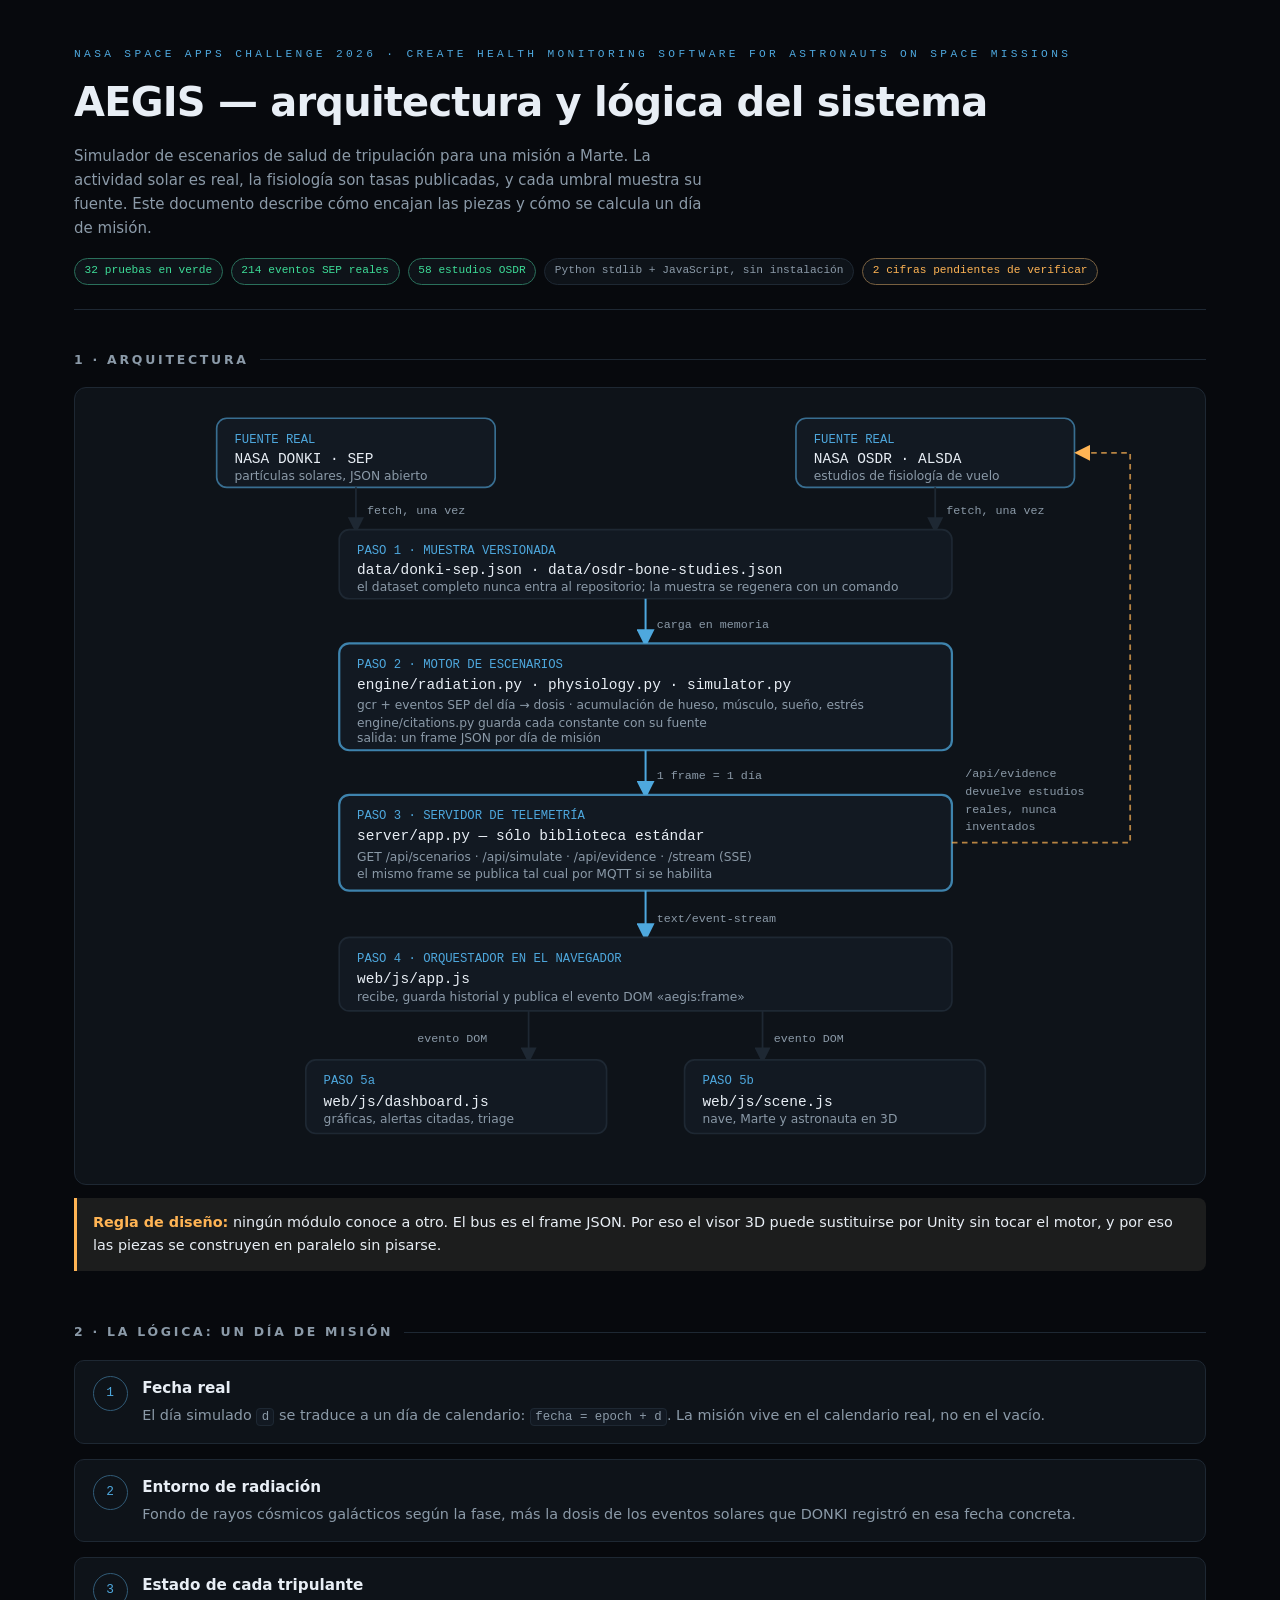
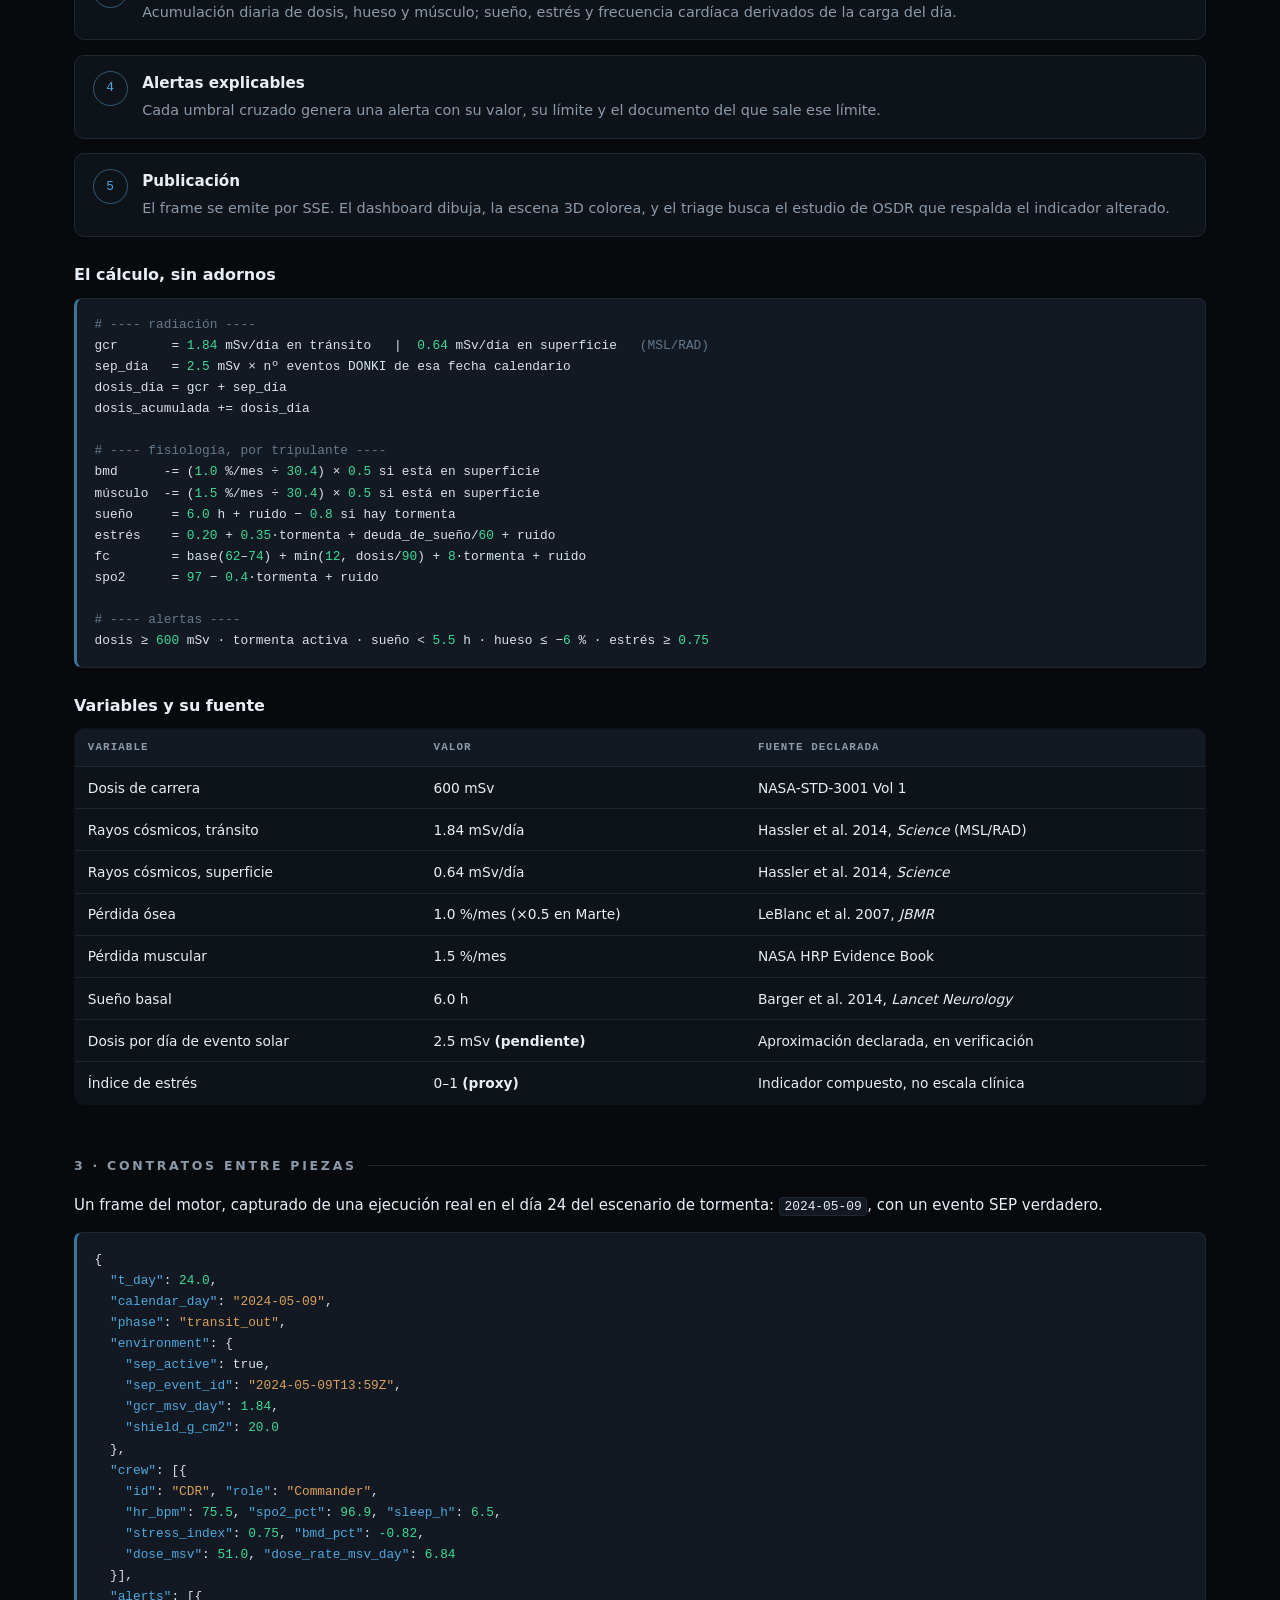
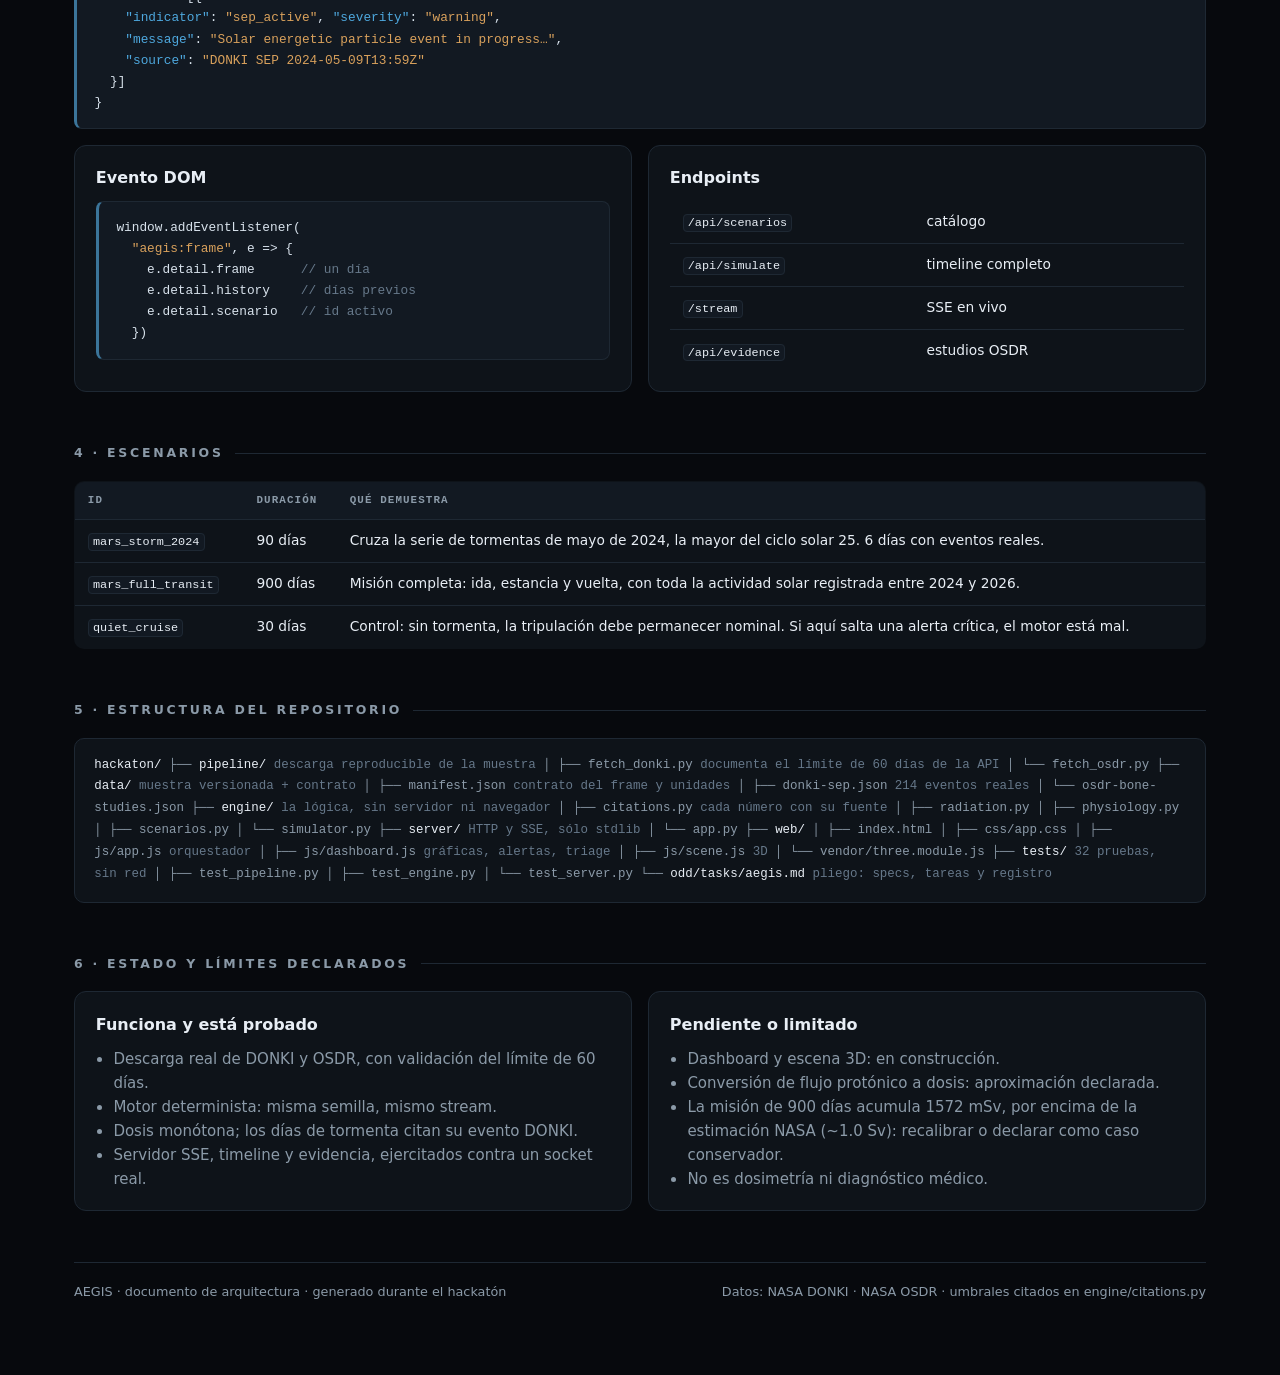
==== docs/architecture.html @ 69663e5a "docs: add architecture and logic document One self-contained page describing the data flow, the per-" ====
<!doctype html>
<html lang="es">
  <head>
    <meta charset="utf-8" />
    <meta name="viewport" content="width=device-width, initial-scale=1" />
    <title>AEGIS · Arquitectura y lógica del sistema</title>
    <style>
      :root {
        --bg: #07090d;
        --panel: #0e1319;
        --panel-2: #121922;
        --line: #1e2833;
        --ink: #e8eef5;
        --ink-dim: #8b9aa8;
        --accent: #4ea8de;
        --ok: #3ddc97;
        --warn: #ffb454;
        --crit: #ff5d5d;
        --mono: ui-monospace, "SF Mono", "JetBrains Mono", Menlo, monospace;
        --sans: system-ui, -apple-system, "Segoe UI", Roboto, sans-serif;
      }

      * { box-sizing: border-box; }

      body {
        margin: 0;
        background: var(--bg);
        color: var(--ink);
        font-family: var(--sans);
        font-size: 15px;
        line-height: 1.6;
      }

      .wrap { max-width: 1180px; margin: 0 auto; padding: 2.5rem 1.5rem 5rem; }

      header.doc-head {
        border-bottom: 1px solid var(--line);
        padding-bottom: 1.5rem;
        margin-bottom: 2.5rem;
      }

      .eyebrow {
        font-family: var(--mono);
        font-size: 0.7rem;
        letter-spacing: 0.3em;
        text-transform: uppercase;
        color: var(--accent);
      }

      h1 {
        font-size: clamp(1.7rem, 4vw, 2.5rem);
        margin: 0.4rem 0 0.6rem;
        letter-spacing: -0.02em;
        font-weight: 650;
      }

      .lede { color: var(--ink-dim); max-width: 68ch; margin: 0; }

      .badges { display: flex; flex-wrap: wrap; gap: 0.5rem; margin-top: 1.1rem; }

      .badge {
        font-family: var(--mono);
        font-size: 0.7rem;
        padding: 0.22rem 0.6rem;
        border-radius: 999px;
        border: 1px solid var(--line);
        color: var(--ink-dim);
        background: var(--panel);
      }

      .badge.ok { color: var(--ok); border-color: color-mix(in srgb, var(--ok) 40%, var(--line)); }
      .badge.warn { color: var(--warn); border-color: color-mix(in srgb, var(--warn) 40%, var(--line)); }

      section { margin-bottom: 3.2rem; scroll-margin-top: 1rem; }

      h2 {
        font-size: 0.78rem;
        letter-spacing: 0.22em;
        text-transform: uppercase;
        color: var(--ink-dim);
        font-weight: 600;
        margin: 0 0 1.1rem;
        display: flex;
        align-items: center;
        gap: 0.7rem;
      }

      h2::after {
        content: "";
        flex: 1;
        height: 1px;
        background: var(--line);
      }

      h3 { font-size: 1rem; margin: 1.6rem 0 0.6rem; font-weight: 600; }

      p { margin: 0 0 0.9rem; }

      a { color: var(--accent); }

      .card {
        background: var(--panel);
        border: 1px solid var(--line);
        border-radius: 12px;
        padding: 1.2rem 1.3rem;
      }

      .diagram {
        background: var(--panel);
        border: 1px solid var(--line);
        border-radius: 12px;
        padding: 0.5rem;
        overflow-x: auto;
      }

      .diagram svg { display: block; width: 100%; height: auto; min-width: 720px; }

      .svg-box { fill: var(--panel-2); stroke: var(--line); stroke-width: 1.5; }
      .svg-box-source { fill: var(--panel-2); stroke: color-mix(in srgb, var(--accent) 55%, var(--line)); stroke-width: 1.5; }
      .svg-box-core { fill: var(--panel-2); stroke: color-mix(in srgb, var(--accent) 75%, transparent); stroke-width: 2; }
      .svg-title { fill: var(--ink); font-family: var(--mono); font-size: 13px; }
      .svg-sub { fill: var(--ink-dim); font-family: var(--sans); font-size: 11px; }
      .svg-step { fill: var(--accent); font-family: var(--mono); font-size: 11px; }
      .svg-label { fill: var(--ink-dim); font-family: var(--mono); font-size: 10.5px; }
      .svg-flow { stroke: var(--line); stroke-width: 1.6; fill: none; }
      .svg-flow-active { stroke: var(--accent); stroke-width: 1.8; fill: none; }
      .svg-flow-dashed { stroke: color-mix(in srgb, var(--warn) 70%, transparent); stroke-width: 1.6; fill: none; stroke-dasharray: 5 4; }

      .steps { display: grid; gap: 0.9rem; }

      .step {
        display: grid;
        grid-template-columns: 2.2rem 1fr;
        gap: 0.9rem;
        align-items: start;
        background: var(--panel);
        border: 1px solid var(--line);
        border-radius: 10px;
        padding: 0.95rem 1.1rem;
      }

      .step-num {
        font-family: var(--mono);
        font-size: 0.8rem;
        color: var(--accent);
        border: 1px solid color-mix(in srgb, var(--accent) 40%, var(--line));
        border-radius: 50%;
        width: 2.2rem;
        height: 2.2rem;
        display: grid;
        place-items: center;
      }

      .step h4 { margin: 0 0 0.25rem; font-size: 0.95rem; font-weight: 600; }
      .step p { margin: 0; color: var(--ink-dim); font-size: 0.9rem; }

      pre {
        background: var(--panel-2);
        border: 1px solid var(--line);
        border-left: 3px solid color-mix(in srgb, var(--accent) 60%, var(--line));
        border-radius: 8px;
        padding: 0.95rem 1.1rem;
        overflow-x: auto;
        font-family: var(--mono);
        font-size: 0.8rem;
        line-height: 1.65;
        margin: 0.6rem 0 1rem;
        color: #d8e2ec;
      }

      code {
        font-family: var(--mono);
        font-size: 0.86em;
        background: var(--panel-2);
        border: 1px solid var(--line);
        border-radius: 4px;
        padding: 0.08em 0.35em;
      }

      pre code { background: none; border: 0; padding: 0; font-size: 1em; }

      .c-comment { color: #66788a; }
      .c-key { color: var(--accent); }
      .c-num { color: var(--ok); }
      .c-str { color: #d9a15c; }

      table {
        width: 100%;
        border-collapse: collapse;
        font-size: 0.86rem;
        background: var(--panel);
        border: 1px solid var(--line);
        border-radius: 10px;
        overflow: hidden;
      }

      th, td {
        text-align: left;
        padding: 0.6rem 0.8rem;
        border-bottom: 1px solid var(--line);
        vertical-align: top;
      }

      th {
        font-family: var(--mono);
        font-size: 0.68rem;
        letter-spacing: 0.1em;
        text-transform: uppercase;
        color: var(--ink-dim);
        font-weight: 600;
        background: var(--panel-2);
      }

      tr:last-child td { border-bottom: 0; }

      td code { white-space: nowrap; }

      .split { display: grid; grid-template-columns: 1fr 1fr; gap: 1rem; }

      .note {
        border-left: 3px solid var(--warn);
        background: color-mix(in srgb, var(--warn) 6%, var(--panel));
        padding: 0.85rem 1rem;
        border-radius: 0 8px 8px 0;
        font-size: 0.9rem;
        margin: 0.8rem 0;
      }

      .note strong { color: var(--warn); }

      .tree {
        font-family: var(--mono);
        font-size: 0.78rem;
        line-height: 1.75;
        color: var(--ink-dim);
        background: var(--panel);
        border: 1px solid var(--line);
        border-radius: 10px;
        padding: 1rem 1.2rem;
        overflow-x: auto;
      }

      .tree b { color: var(--ink); font-weight: 500; }
      .tree i { color: #66788a; font-style: normal; }

      footer.doc-foot {
        border-top: 1px solid var(--line);
        padding-top: 1.2rem;
        color: var(--ink-dim);
        font-size: 0.8rem;
        display: flex;
        justify-content: space-between;
        gap: 1rem;
        flex-wrap: wrap;
      }

      @media (max-width: 820px) {
        .split { grid-template-columns: 1fr; }
      }
    </style>
  </head>
  <body>
    <div class="wrap">
      <header class="doc-head">
        <span class="eyebrow">NASA Space Apps Challenge 2026 · Create Health Monitoring Software for Astronauts on Space Missions</span>
        <h1>AEGIS — arquitectura y lógica del sistema</h1>
        <p class="lede">
          Simulador de escenarios de salud de tripulación para una misión a Marte. La actividad
          solar es real, la fisiología son tasas publicadas, y cada umbral muestra su fuente.
          Este documento describe cómo encajan las piezas y cómo se calcula un día de misión.
        </p>
        <div class="badges">
          <span class="badge ok">32 pruebas en verde</span>
          <span class="badge ok">214 eventos SEP reales</span>
          <span class="badge ok">58 estudios OSDR</span>
          <span class="badge">Python stdlib + JavaScript, sin instalación</span>
          <span class="badge warn">2 cifras pendientes de verificar</span>
        </div>
      </header>

      <section id="arquitectura">
        <h2>1 · Arquitectura</h2>
        <div class="diagram">
          <svg viewBox="0 0 1000 700" role="img" aria-label="Diagrama de arquitectura del sistema AEGIS">
            <defs>
              <marker id="arrow" markerWidth="9" markerHeight="9" refX="7" refY="4.5" orient="auto">
                <path d="M0,0 L9,4.5 L0,9 z" fill="#1e2833" />
              </marker>
              <marker id="arrow-active" markerWidth="9" markerHeight="9" refX="7" refY="4.5" orient="auto">
                <path d="M0,0 L9,4.5 L0,9 z" fill="#4ea8de" />
              </marker>
              <marker id="arrow-warn" markerWidth="9" markerHeight="9" refX="7" refY="4.5" orient="auto">
                <path d="M0,0 L9,4.5 L0,9 z" fill="#ffb454" />
              </marker>
            </defs>

            <!-- Fuentes públicas -->
            <rect class="svg-box-source" x="120" y="20" width="250" height="62" rx="9" />
            <text class="svg-step" x="136" y="42">FUENTE REAL</text>
            <text class="svg-title" x="136" y="60">NASA DONKI · SEP</text>
            <text class="svg-sub" x="136" y="75">partículas solares, JSON abierto</text>

            <rect class="svg-box-source" x="640" y="20" width="250" height="62" rx="9" />
            <text class="svg-step" x="656" y="42">FUENTE REAL</text>
            <text class="svg-title" x="656" y="60">NASA OSDR · ALSDA</text>
            <text class="svg-sub" x="656" y="75">estudios de fisiología de vuelo</text>

            <path class="svg-flow" d="M245 82 L245 120" marker-end="url(#arrow)" />
            <path class="svg-flow" d="M765 82 L765 120" marker-end="url(#arrow)" />
            <text class="svg-label" x="255" y="106">fetch, una vez</text>
            <text class="svg-label" x="775" y="106">fetch, una vez</text>

            <!-- Muestra versionada -->
            <rect class="svg-box" x="230" y="120" width="550" height="62" rx="9" />
            <text class="svg-step" x="246" y="142">PASO 1 · MUESTRA VERSIONADA</text>
            <text class="svg-title" x="246" y="160">data/donki-sep.json · data/osdr-bone-studies.json</text>
            <text class="svg-sub" x="246" y="175">el dataset completo nunca entra al repositorio; la muestra se regenera con un comando</text>

            <path class="svg-flow-active" d="M505 182 L505 222" marker-end="url(#arrow-active)" />
            <text class="svg-label" x="515" y="208">carga en memoria</text>

            <!-- Motor -->
            <rect class="svg-box-core" x="230" y="222" width="550" height="96" rx="9" />
            <text class="svg-step" x="246" y="244">PASO 2 · MOTOR DE ESCENARIOS</text>
            <text class="svg-title" x="246" y="263">engine/radiation.py · physiology.py · simulator.py</text>
            <text class="svg-sub" x="246" y="281">gcr + eventos SEP del día → dosis · acumulación de hueso, músculo, sueño, estrés</text>
            <text class="svg-sub" x="246" y="297">engine/citations.py guarda cada constante con su fuente</text>
            <text class="svg-sub" x="246" y="311">salida: un frame JSON por día de misión</text>

            <path class="svg-flow-active" d="M505 318 L505 358" marker-end="url(#arrow-active)" />
            <text class="svg-label" x="515" y="344">1 frame = 1 día</text>

            <!-- Servidor -->
            <rect class="svg-box-core" x="230" y="358" width="550" height="86" rx="9" />
            <text class="svg-step" x="246" y="380">PASO 3 · SERVIDOR DE TELEMETRÍA</text>
            <text class="svg-title" x="246" y="399">server/app.py — sólo biblioteca estándar</text>
            <text class="svg-sub" x="246" y="417">GET /api/scenarios · /api/simulate · /api/evidence · /stream (SSE)</text>
            <text class="svg-sub" x="246" y="433">el mismo frame se publica tal cual por MQTT si se habilita</text>

            <path class="svg-flow-active" d="M505 444 L505 486" marker-end="url(#arrow-active)" />
            <text class="svg-label" x="515" y="472">text/event-stream</text>

            <!-- Orquestador -->
            <rect class="svg-box" x="230" y="486" width="550" height="66" rx="9" />
            <text class="svg-step" x="246" y="508">PASO 4 · ORQUESTADOR EN EL NAVEGADOR</text>
            <text class="svg-title" x="246" y="527">web/js/app.js</text>
            <text class="svg-sub" x="246" y="543">recibe, guarda historial y publica el evento DOM «aegis:frame»</text>

            <path class="svg-flow" d="M400 552 L400 596" marker-end="url(#arrow)" />
            <path class="svg-flow" d="M610 552 L610 596" marker-end="url(#arrow)" />
            <text class="svg-label" x="300" y="580">evento DOM</text>
            <text class="svg-label" x="620" y="580">evento DOM</text>

            <!-- Módulos -->
            <rect class="svg-box" x="200" y="596" width="270" height="66" rx="9" />
            <text class="svg-step" x="216" y="618">PASO 5a</text>
            <text class="svg-title" x="216" y="637">web/js/dashboard.js</text>
            <text class="svg-sub" x="216" y="653">gráficas, alertas citadas, triage</text>

            <rect class="svg-box" x="540" y="596" width="270" height="66" rx="9" />
            <text class="svg-step" x="556" y="618">PASO 5b</text>
            <text class="svg-title" x="556" y="637">web/js/scene.js</text>
            <text class="svg-sub" x="556" y="653">nave, Marte y astronauta en 3D</text>

            <!-- Evidencia: server -> corpus -->
            <path class="svg-flow-dashed" d="M780 401 L940 401 L940 51 L893 51" marker-end="url(#arrow-warn)" />
            <text class="svg-label" x="792" y="342">/api/evidence</text>
            <text class="svg-label" x="792" y="358">devuelve estudios</text>
            <text class="svg-label" x="792" y="374">reales, nunca</text>
            <text class="svg-label" x="792" y="390">inventados</text>
          </svg>
        </div>
        <p class="note">
          <strong>Regla de diseño:</strong> ningún módulo conoce a otro. El bus es el frame JSON.
          Por eso el visor 3D puede sustituirse por Unity sin tocar el motor, y por eso las piezas
          se construyen en paralelo sin pisarse.
        </p>
      </section>

      <section id="logica">
        <h2>2 · La lógica: un día de misión</h2>
        <div class="steps">
          <div class="step">
            <div class="step-num">1</div>
            <div>
              <h4>Fecha real</h4>
              <p>El día simulado <code>d</code> se traduce a un día de calendario:
                <code>fecha = epoch + d</code>. La misión vive en el calendario real, no en el vacío.</p>
            </div>
          </div>
          <div class="step">
            <div class="step-num">2</div>
            <div>
              <h4>Entorno de radiación</h4>
              <p>Fondo de rayos cósmicos galácticos según la fase, más la dosis de los eventos
                solares que DONKI registró en esa fecha concreta.</p>
            </div>
          </div>
          <div class="step">
            <div class="step-num">3</div>
            <div>
              <h4>Estado de cada tripulante</h4>
              <p>Acumulación diaria de dosis, hueso y músculo; sueño, estrés y frecuencia cardíaca
                derivados de la carga del día.</p>
            </div>
          </div>
          <div class="step">
            <div class="step-num">4</div>
            <div>
              <h4>Alertas explicables</h4>
              <p>Cada umbral cruzado genera una alerta con su valor, su límite y el documento
                del que sale ese límite.</p>
            </div>
          </div>
          <div class="step">
            <div class="step-num">5</div>
            <div>
              <h4>Publicación</h4>
              <p>El frame se emite por SSE. El dashboard dibuja, la escena 3D colorea, y el
                triage busca el estudio de OSDR que respalda el indicador alterado.</p>
            </div>
          </div>
        </div>

        <h3>El cálculo, sin adornos</h3>
        <pre><code><span class="c-comment"># ---- radiación ----</span>
gcr       = <span class="c-num">1.84</span> mSv/día en tránsito   |  <span class="c-num">0.64</span> mSv/día en superficie   <span class="c-comment">(MSL/RAD)</span>
sep_día   = <span class="c-num">2.5</span> mSv × nº eventos DONKI de esa fecha calendario
dosis_día = gcr + sep_día
dosis_acumulada += dosis_día

<span class="c-comment"># ---- fisiología, por tripulante ----</span>
bmd      -= (<span class="c-num">1.0</span> %/mes ÷ <span class="c-num">30.4</span>) × <span class="c-num">0.5</span> si está en superficie
músculo  -= (<span class="c-num">1.5</span> %/mes ÷ <span class="c-num">30.4</span>) × <span class="c-num">0.5</span> si está en superficie
sueño     = <span class="c-num">6.0</span> h + ruido − <span class="c-num">0.8</span> si hay tormenta
estrés    = <span class="c-num">0.20</span> + <span class="c-num">0.35</span>·tormenta + deuda_de_sueño/<span class="c-num">60</span> + ruido
fc        = base(<span class="c-num">62</span>–<span class="c-num">74</span>) + min(<span class="c-num">12</span>, dosis/<span class="c-num">90</span>) + <span class="c-num">8</span>·tormenta + ruido
spo2      = <span class="c-num">97</span> − <span class="c-num">0.4</span>·tormenta + ruido

<span class="c-comment"># ---- alertas ----</span>
dosis ≥ <span class="c-num">600</span> mSv · tormenta activa · sueño &lt; <span class="c-num">5.5</span> h · hueso ≤ −<span class="c-num">6</span> % · estrés ≥ <span class="c-num">0.75</span></code></pre>

        <h3>Variables y su fuente</h3>
        <table>
          <thead>
            <tr><th>Variable</th><th>Valor</th><th>Fuente declarada</th></tr>
          </thead>
          <tbody>
            <tr><td>Dosis de carrera</td><td>600 mSv</td><td>NASA-STD-3001 Vol 1</td></tr>
            <tr><td>Rayos cósmicos, tránsito</td><td>1.84 mSv/día</td><td>Hassler et al. 2014, <i>Science</i> (MSL/RAD)</td></tr>
            <tr><td>Rayos cósmicos, superficie</td><td>0.64 mSv/día</td><td>Hassler et al. 2014, <i>Science</i></td></tr>
            <tr><td>Pérdida ósea</td><td>1.0 %/mes (×0.5 en Marte)</td><td>LeBlanc et al. 2007, <i>JBMR</i></td></tr>
            <tr><td>Pérdida muscular</td><td>1.5 %/mes</td><td>NASA HRP Evidence Book</td></tr>
            <tr><td>Sueño basal</td><td>6.0 h</td><td>Barger et al. 2014, <i>Lancet Neurology</i></td></tr>
            <tr><td>Dosis por día de evento solar</td><td>2.5 mSv <b>(pendiente)</b></td><td>Aproximación declarada, en verificación</td></tr>
            <tr><td>Índice de estrés</td><td>0–1 <b>(proxy)</b></td><td>Indicador compuesto, no escala clínica</td></tr>
          </tbody>
        </table>
      </section>

      <section id="contratos">
        <h2>3 · Contratos entre piezas</h2>
        <p>Un frame del motor, capturado de una ejecución real en el día 24 del escenario
          de tormenta: <code>2024-05-09</code>, con un evento SEP verdadero.</p>
        <pre><code>{
  <span class="c-key">"t_day"</span>: <span class="c-num">24.0</span>,
  <span class="c-key">"calendar_day"</span>: <span class="c-str">"2024-05-09"</span>,
  <span class="c-key">"phase"</span>: <span class="c-str">"transit_out"</span>,
  <span class="c-key">"environment"</span>: {
    <span class="c-key">"sep_active"</span>: true,
    <span class="c-key">"sep_event_id"</span>: <span class="c-str">"2024-05-09T13:59Z"</span>,
    <span class="c-key">"gcr_msv_day"</span>: <span class="c-num">1.84</span>,
    <span class="c-key">"shield_g_cm2"</span>: <span class="c-num">20.0</span>
  },
  <span class="c-key">"crew"</span>: [{
    <span class="c-key">"id"</span>: <span class="c-str">"CDR"</span>, <span class="c-key">"role"</span>: <span class="c-str">"Commander"</span>,
    <span class="c-key">"hr_bpm"</span>: <span class="c-num">75.5</span>, <span class="c-key">"spo2_pct"</span>: <span class="c-num">96.9</span>, <span class="c-key">"sleep_h"</span>: <span class="c-num">6.5</span>,
    <span class="c-key">"stress_index"</span>: <span class="c-num">0.75</span>, <span class="c-key">"bmd_pct"</span>: <span class="c-num">-0.82</span>,
    <span class="c-key">"dose_msv"</span>: <span class="c-num">51.0</span>, <span class="c-key">"dose_rate_msv_day"</span>: <span class="c-num">6.84</span>
  }],
  <span class="c-key">"alerts"</span>: [{
    <span class="c-key">"indicator"</span>: <span class="c-str">"sep_active"</span>, <span class="c-key">"severity"</span>: <span class="c-str">"warning"</span>,
    <span class="c-key">"message"</span>: <span class="c-str">"Solar energetic particle event in progress…"</span>,
    <span class="c-key">"source"</span>: <span class="c-str">"DONKI SEP 2024-05-09T13:59Z"</span>
  }]
}</code></pre>

        <div class="split">
          <div class="card">
            <h3 style="margin-top: 0">Evento DOM</h3>
            <pre style="margin-bottom: 0"><code>window.addEventListener(
  <span class="c-str">"aegis:frame"</span>, e =&gt; {
    e.detail.frame      <span class="c-comment">// un día</span>
    e.detail.history    <span class="c-comment">// días previos</span>
    e.detail.scenario   <span class="c-comment">// id activo</span>
  })</code></pre>
          </div>
          <div class="card">
            <h3 style="margin-top: 0">Endpoints</h3>
            <table style="border: 0; background: none">
              <tbody>
                <tr><td><code>/api/scenarios</code></td><td>catálogo</td></tr>
                <tr><td><code>/api/simulate</code></td><td>timeline completo</td></tr>
                <tr><td><code>/stream</code></td><td>SSE en vivo</td></tr>
                <tr><td><code>/api/evidence</code></td><td>estudios OSDR</td></tr>
              </tbody>
            </table>
          </div>
        </div>
      </section>

      <section id="escenarios">
        <h2>4 · Escenarios</h2>
        <table>
          <thead>
            <tr><th>Id</th><th>Duración</th><th>Qué demuestra</th></tr>
          </thead>
          <tbody>
            <tr>
              <td><code>mars_storm_2024</code></td><td>90 días</td>
              <td>Cruza la serie de tormentas de mayo de 2024, la mayor del ciclo solar 25. 6 días con eventos reales.</td>
            </tr>
            <tr>
              <td><code>mars_full_transit</code></td><td>900 días</td>
              <td>Misión completa: ida, estancia y vuelta, con toda la actividad solar registrada entre 2024 y 2026.</td>
            </tr>
            <tr>
              <td><code>quiet_cruise</code></td><td>30 días</td>
              <td>Control: sin tormenta, la tripulación debe permanecer nominal. Si aquí salta una alerta crítica, el motor está mal.</td>
            </tr>
          </tbody>
        </table>
      </section>

      <section id="estructura">
        <h2>5 · Estructura del repositorio</h2>
        <div class="tree">
<b>hackaton/</b>
├── <b>pipeline/</b>            <i>descarga reproducible de la muestra</i>
│   ├── fetch_donki.py      <i>documenta el límite de 60 días de la API</i>
│   └── fetch_osdr.py
├── <b>data/</b>                <i>muestra versionada + contrato</i>
│   ├── manifest.json       <i>contrato del frame y unidades</i>
│   ├── donki-sep.json      <i>214 eventos reales</i>
│   └── osdr-bone-studies.json
├── <b>engine/</b>              <i>la lógica, sin servidor ni navegador</i>
│   ├── citations.py        <i>cada número con su fuente</i>
│   ├── radiation.py
│   ├── physiology.py
│   ├── scenarios.py
│   └── simulator.py
├── <b>server/</b>              <i>HTTP y SSE, sólo stdlib</i>
│   └── app.py
├── <b>web/</b>
│   ├── index.html
│   ├── css/app.css
│   ├── js/app.js           <i>orquestador</i>
│   ├── js/dashboard.js     <i>gráficas, alertas, triage</i>
│   ├── js/scene.js         <i>3D</i>
│   └── vendor/three.module.js
├── <b>tests/</b>               <i>32 pruebas, sin red</i>
│   ├── test_pipeline.py
│   ├── test_engine.py
│   └── test_server.py
└── <b>odd/tasks/aegis.md</b>   <i>pliego: specs, tareas y registro</i>
        </div>
      </section>

      <section id="estado">
        <h2>6 · Estado y límites declarados</h2>
        <div class="split">
          <div class="card">
            <h3 style="margin-top: 0">Funciona y está probado</h3>
            <ul style="margin: 0; padding-left: 1.1rem; color: var(--ink-dim)">
              <li>Descarga real de DONKI y OSDR, con validación del límite de 60 días.</li>
              <li>Motor determinista: misma semilla, mismo stream.</li>
              <li>Dosis monótona; los días de tormenta citan su evento DONKI.</li>
              <li>Servidor SSE, timeline y evidencia, ejercitados contra un socket real.</li>
            </ul>
          </div>
          <div class="card">
            <h3 style="margin-top: 0">Pendiente o limitado</h3>
            <ul style="margin: 0; padding-left: 1.1rem; color: var(--ink-dim)">
              <li>Dashboard y escena 3D: en construcción.</li>
              <li>Conversión de flujo protónico a dosis: aproximación declarada.</li>
              <li>La misión de 900 días acumula 1572 mSv, por encima de la estimación NASA (~1.0 Sv): recalibrar o declarar como caso conservador.</li>
              <li>No es dosimetría ni diagnóstico médico.</li>
            </ul>
          </div>
        </div>
      </section>

      <footer class="doc-foot">
        <span>AEGIS · documento de arquitectura · generado durante el hackatón</span>
        <span>Datos: NASA DONKI · NASA OSDR · umbrales citados en engine/citations.py</span>
      </footer>
    </div>
  </body>
</html>
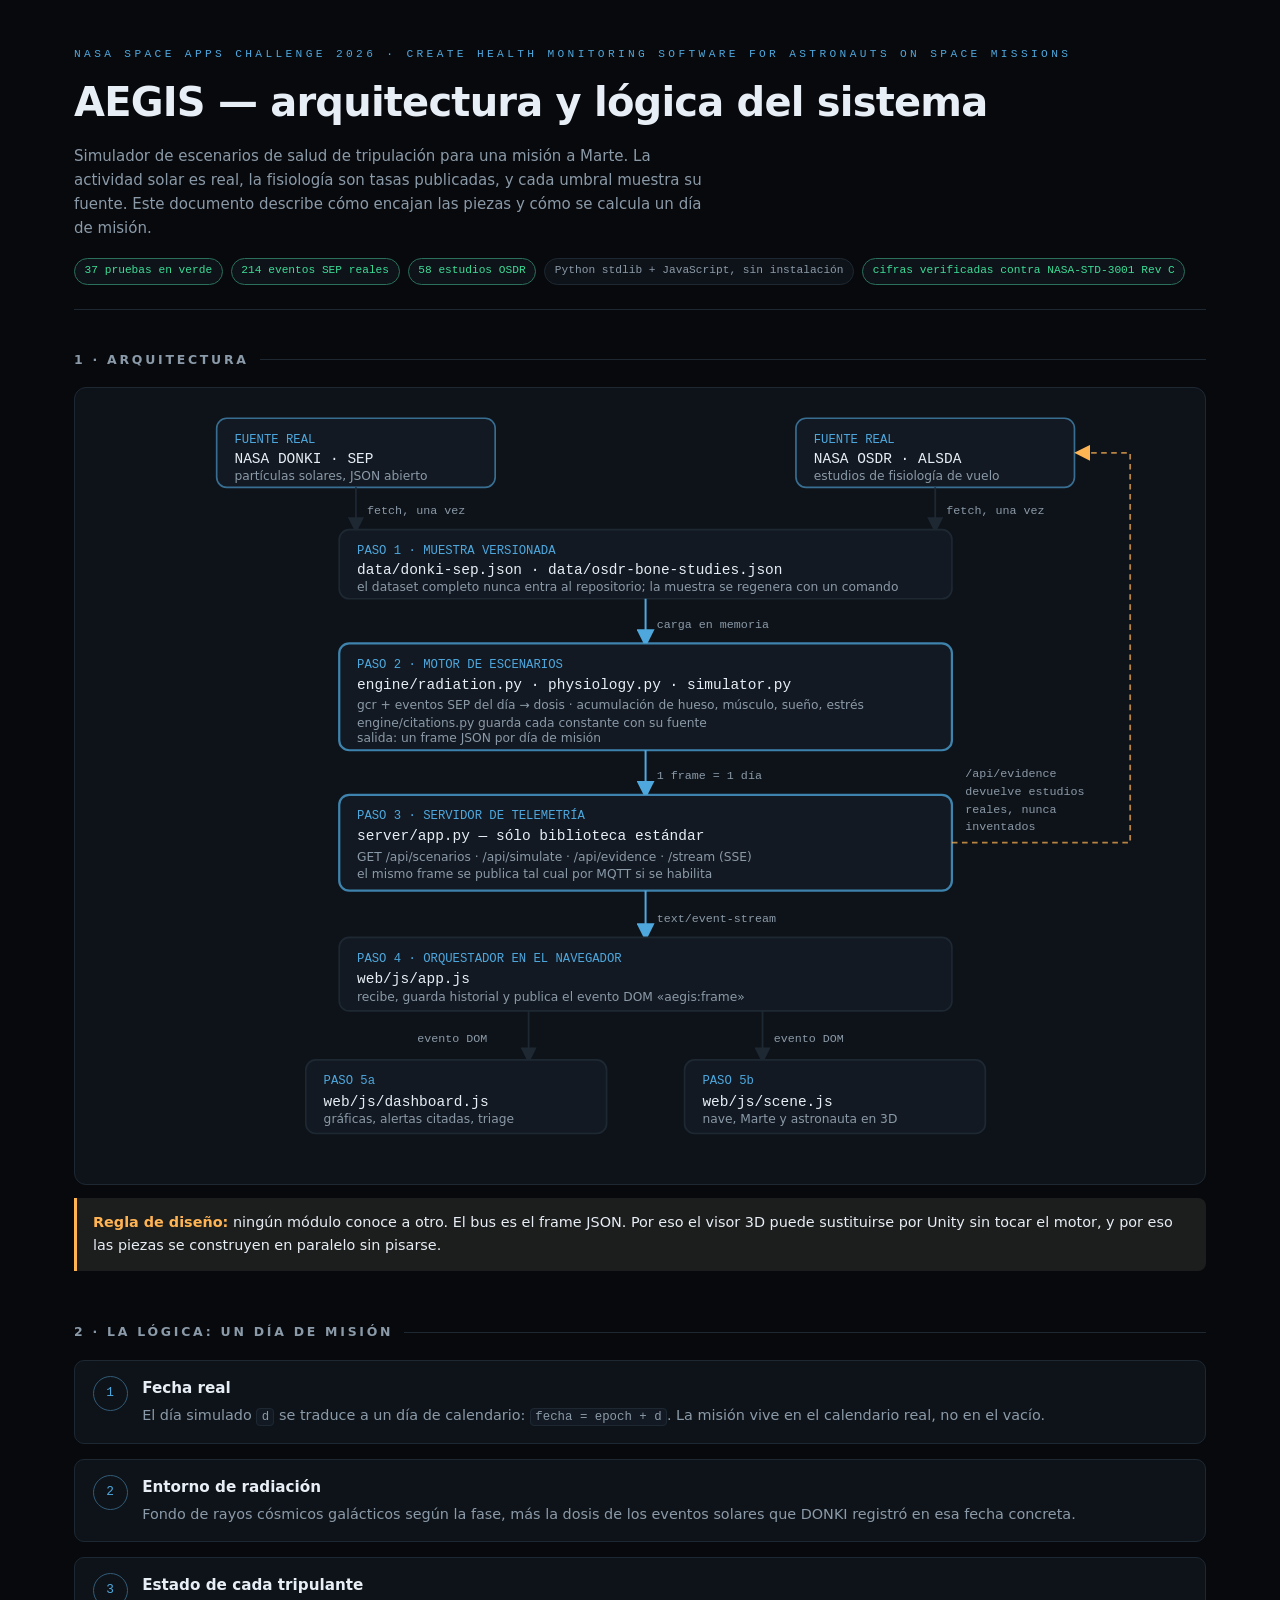
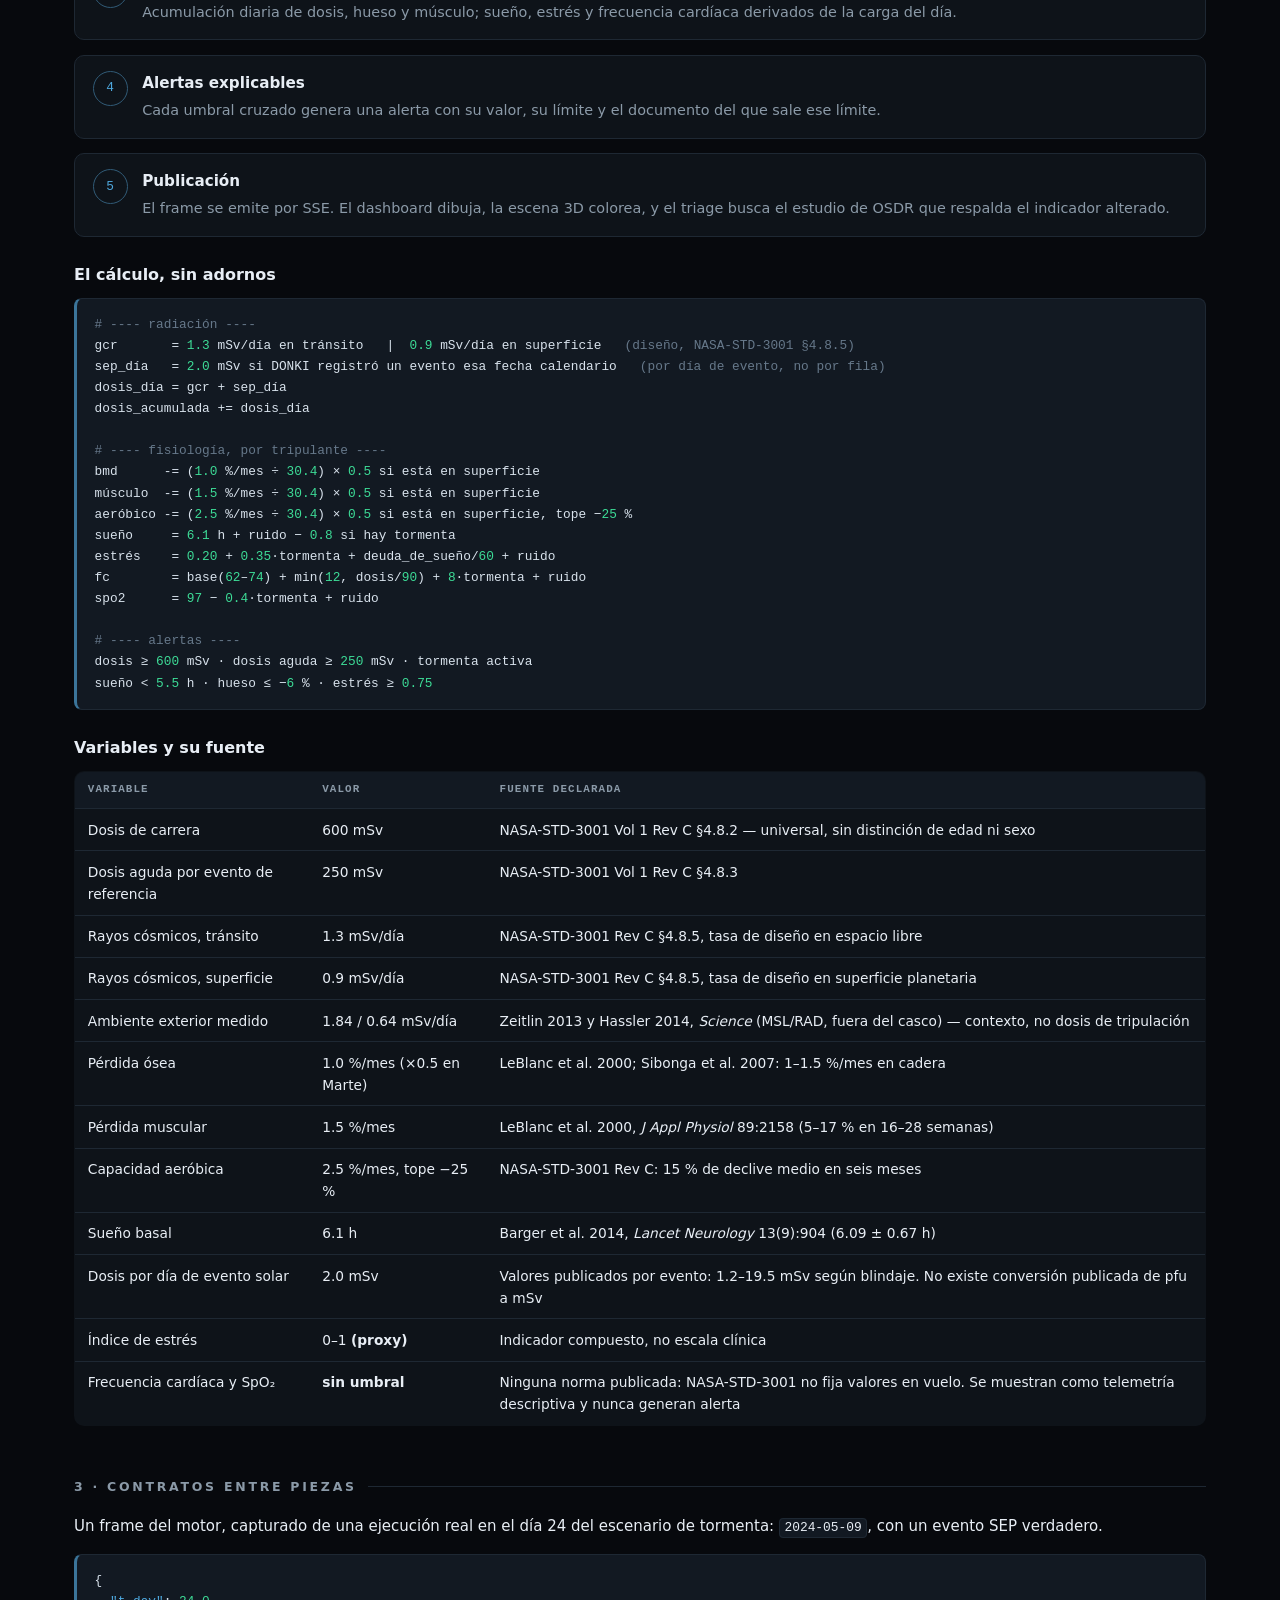
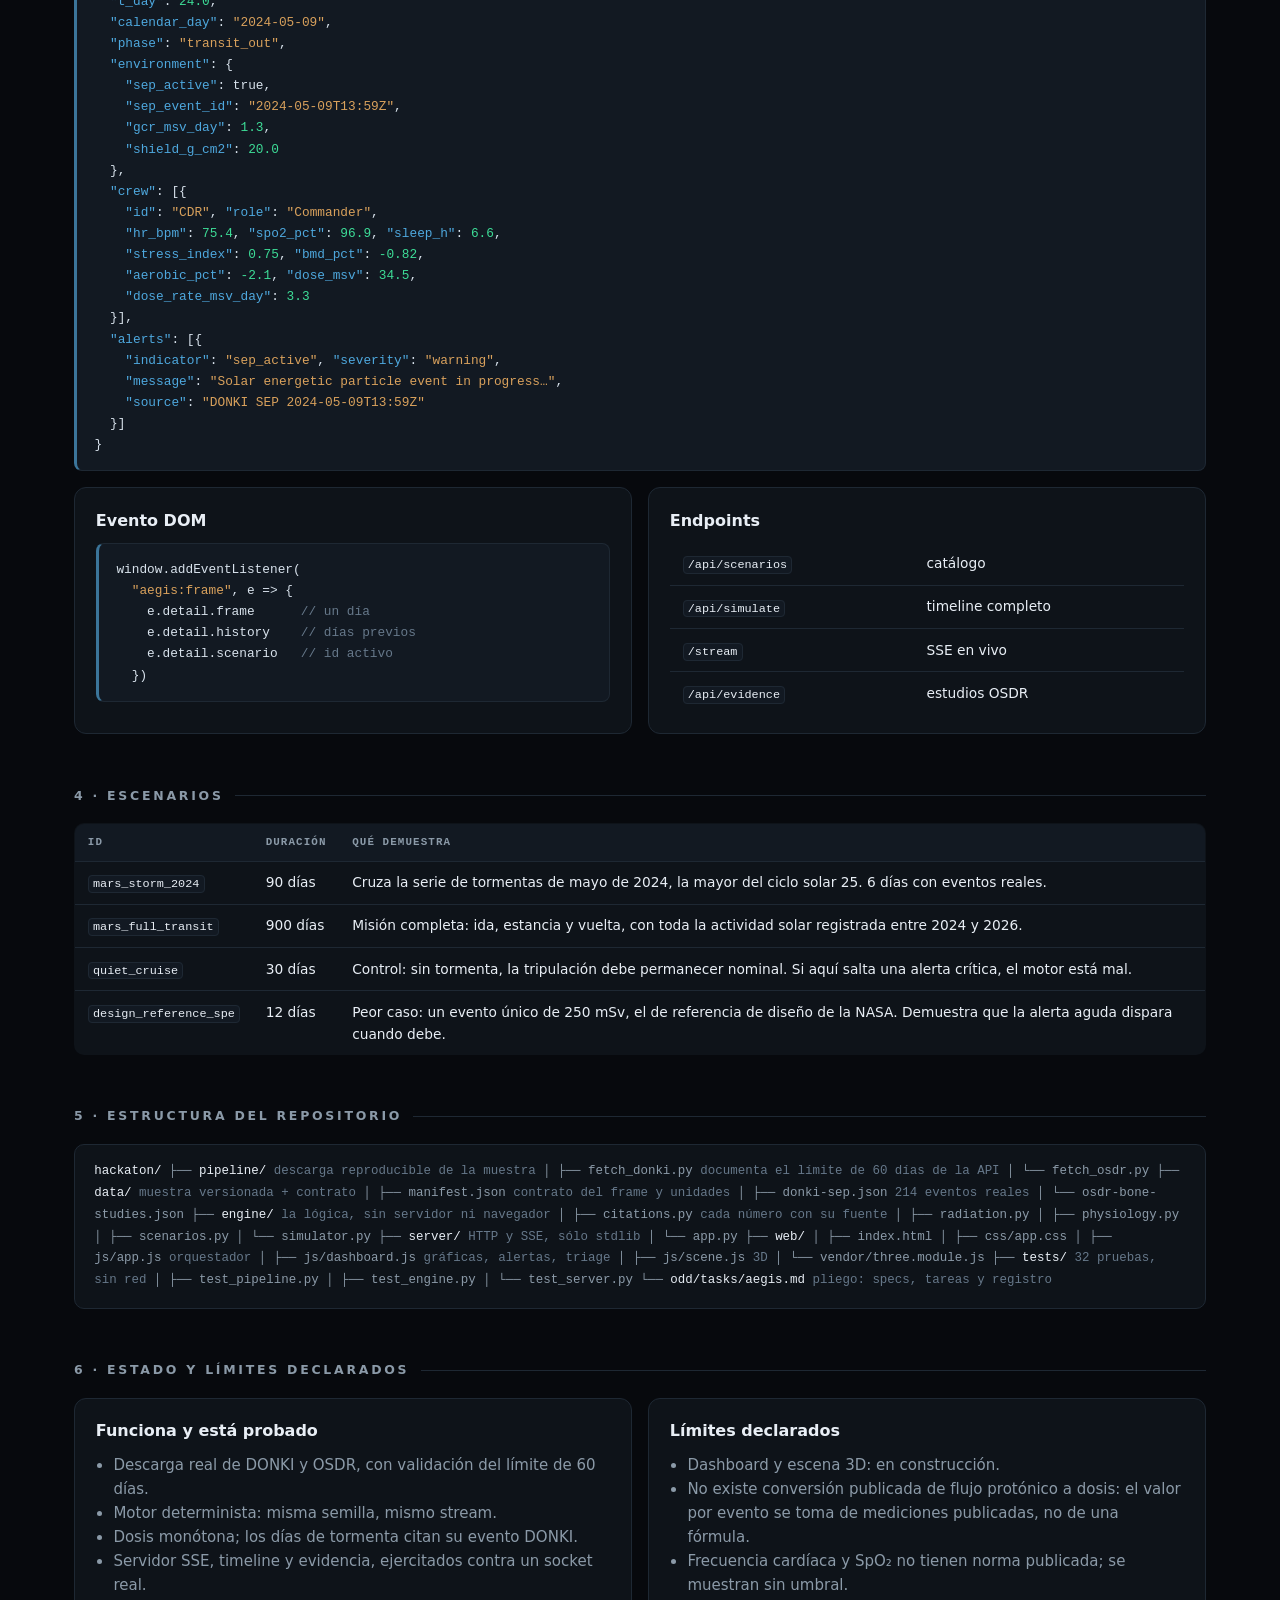
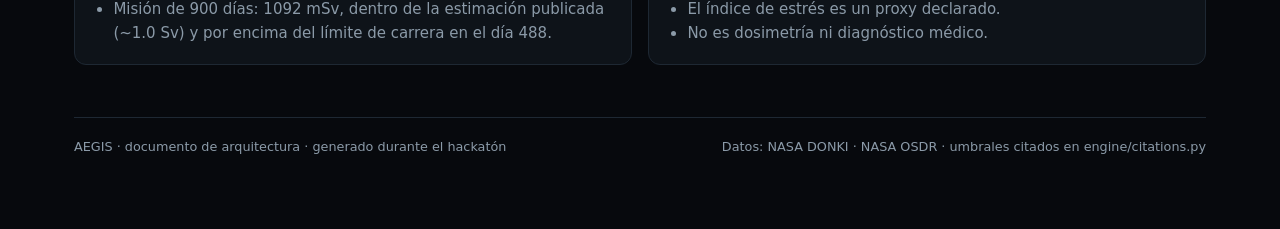
==== commit 36fe2c54: "fix(engine): use NASA design dose rates and published per-event dose The 1.84 and 0.64 mSv/day figur" ====
--- a/docs/architecture.html
+++ b/docs/architecture.html
@@ -270,11 +270,11 @@
           Este documento describe cómo encajan las piezas y cómo se calcula un día de misión.
         </p>
         <div class="badges">
-          <span class="badge ok">32 pruebas en verde</span>
+          <span class="badge ok">37 pruebas en verde</span>
           <span class="badge ok">214 eventos SEP reales</span>
           <span class="badge ok">58 estudios OSDR</span>
           <span class="badge">Python stdlib + JavaScript, sin instalación</span>
-          <span class="badge warn">2 cifras pendientes de verificar</span>
+          <span class="badge ok">cifras verificadas contra NASA-STD-3001 Rev C</span>
         </div>
       </header>
 
@@ -424,21 +424,23 @@
 
         <h3>El cálculo, sin adornos</h3>
         <pre><code><span class="c-comment"># ---- radiación ----</span>
-gcr       = <span class="c-num">1.84</span> mSv/día en tránsito   |  <span class="c-num">0.64</span> mSv/día en superficie   <span class="c-comment">(MSL/RAD)</span>
-sep_día   = <span class="c-num">2.5</span> mSv × nº eventos DONKI de esa fecha calendario
+gcr       = <span class="c-num">1.3</span> mSv/día en tránsito   |  <span class="c-num">0.9</span> mSv/día en superficie   <span class="c-comment">(diseño, NASA-STD-3001 §4.8.5)</span>
+sep_día   = <span class="c-num">2.0</span> mSv si DONKI registró un evento esa fecha calendario   <span class="c-comment">(por día de evento, no por fila)</span>
 dosis_día = gcr + sep_día
 dosis_acumulada += dosis_día
 
 <span class="c-comment"># ---- fisiología, por tripulante ----</span>
 bmd      -= (<span class="c-num">1.0</span> %/mes ÷ <span class="c-num">30.4</span>) × <span class="c-num">0.5</span> si está en superficie
 músculo  -= (<span class="c-num">1.5</span> %/mes ÷ <span class="c-num">30.4</span>) × <span class="c-num">0.5</span> si está en superficie
-sueño     = <span class="c-num">6.0</span> h + ruido − <span class="c-num">0.8</span> si hay tormenta
+aeróbico -= (<span class="c-num">2.5</span> %/mes ÷ <span class="c-num">30.4</span>) × <span class="c-num">0.5</span> si está en superficie, tope −<span class="c-num">25</span> %
+sueño     = <span class="c-num">6.1</span> h + ruido − <span class="c-num">0.8</span> si hay tormenta
 estrés    = <span class="c-num">0.20</span> + <span class="c-num">0.35</span>·tormenta + deuda_de_sueño/<span class="c-num">60</span> + ruido
 fc        = base(<span class="c-num">62</span>–<span class="c-num">74</span>) + min(<span class="c-num">12</span>, dosis/<span class="c-num">90</span>) + <span class="c-num">8</span>·tormenta + ruido
 spo2      = <span class="c-num">97</span> − <span class="c-num">0.4</span>·tormenta + ruido
 
 <span class="c-comment"># ---- alertas ----</span>
-dosis ≥ <span class="c-num">600</span> mSv · tormenta activa · sueño &lt; <span class="c-num">5.5</span> h · hueso ≤ −<span class="c-num">6</span> % · estrés ≥ <span class="c-num">0.75</span></code></pre>
+dosis ≥ <span class="c-num">600</span> mSv · dosis aguda ≥ <span class="c-num">250</span> mSv · tormenta activa
+sueño &lt; <span class="c-num">5.5</span> h · hueso ≤ −<span class="c-num">6</span> % · estrés ≥ <span class="c-num">0.75</span></code></pre>
 
         <h3>Variables y su fuente</h3>
         <table>
@@ -446,14 +448,18 @@
             <tr><th>Variable</th><th>Valor</th><th>Fuente declarada</th></tr>
           </thead>
           <tbody>
-            <tr><td>Dosis de carrera</td><td>600 mSv</td><td>NASA-STD-3001 Vol 1</td></tr>
-            <tr><td>Rayos cósmicos, tránsito</td><td>1.84 mSv/día</td><td>Hassler et al. 2014, <i>Science</i> (MSL/RAD)</td></tr>
-            <tr><td>Rayos cósmicos, superficie</td><td>0.64 mSv/día</td><td>Hassler et al. 2014, <i>Science</i></td></tr>
-            <tr><td>Pérdida ósea</td><td>1.0 %/mes (×0.5 en Marte)</td><td>LeBlanc et al. 2007, <i>JBMR</i></td></tr>
-            <tr><td>Pérdida muscular</td><td>1.5 %/mes</td><td>NASA HRP Evidence Book</td></tr>
-            <tr><td>Sueño basal</td><td>6.0 h</td><td>Barger et al. 2014, <i>Lancet Neurology</i></td></tr>
-            <tr><td>Dosis por día de evento solar</td><td>2.5 mSv <b>(pendiente)</b></td><td>Aproximación declarada, en verificación</td></tr>
+            <tr><td>Dosis de carrera</td><td>600 mSv</td><td>NASA-STD-3001 Vol 1 Rev C §4.8.2 — universal, sin distinción de edad ni sexo</td></tr>
+            <tr><td>Dosis aguda por evento de referencia</td><td>250 mSv</td><td>NASA-STD-3001 Vol 1 Rev C §4.8.3</td></tr>
+            <tr><td>Rayos cósmicos, tránsito</td><td>1.3 mSv/día</td><td>NASA-STD-3001 Rev C §4.8.5, tasa de diseño en espacio libre</td></tr>
+            <tr><td>Rayos cósmicos, superficie</td><td>0.9 mSv/día</td><td>NASA-STD-3001 Rev C §4.8.5, tasa de diseño en superficie planetaria</td></tr>
+            <tr><td>Ambiente exterior medido</td><td>1.84 / 0.64 mSv/día</td><td>Zeitlin 2013 y Hassler 2014, <i>Science</i> (MSL/RAD, fuera del casco) — contexto, no dosis de tripulación</td></tr>
+            <tr><td>Pérdida ósea</td><td>1.0 %/mes (×0.5 en Marte)</td><td>LeBlanc et al. 2000; Sibonga et al. 2007: 1–1.5 %/mes en cadera</td></tr>
+            <tr><td>Pérdida muscular</td><td>1.5 %/mes</td><td>LeBlanc et al. 2000, <i>J Appl Physiol</i> 89:2158 (5–17 % en 16–28 semanas)</td></tr>
+            <tr><td>Capacidad aeróbica</td><td>2.5 %/mes, tope −25 %</td><td>NASA-STD-3001 Rev C: 15 % de declive medio en seis meses</td></tr>
+            <tr><td>Sueño basal</td><td>6.1 h</td><td>Barger et al. 2014, <i>Lancet Neurology</i> 13(9):904 (6.09 ± 0.67 h)</td></tr>
+            <tr><td>Dosis por día de evento solar</td><td>2.0 mSv</td><td>Valores publicados por evento: 1.2–19.5 mSv según blindaje. No existe conversión publicada de pfu a mSv</td></tr>
             <tr><td>Índice de estrés</td><td>0–1 <b>(proxy)</b></td><td>Indicador compuesto, no escala clínica</td></tr>
+            <tr><td>Frecuencia cardíaca y SpO₂</td><td><b>sin umbral</b></td><td>Ninguna norma publicada: NASA-STD-3001 no fija valores en vuelo. Se muestran como telemetría descriptiva y nunca generan alerta</td></tr>
           </tbody>
         </table>
       </section>
@@ -469,14 +475,15 @@
   <span class="c-key">"environment"</span>: {
     <span class="c-key">"sep_active"</span>: true,
     <span class="c-key">"sep_event_id"</span>: <span class="c-str">"2024-05-09T13:59Z"</span>,
-    <span class="c-key">"gcr_msv_day"</span>: <span class="c-num">1.84</span>,
+    <span class="c-key">"gcr_msv_day"</span>: <span class="c-num">1.3</span>,
     <span class="c-key">"shield_g_cm2"</span>: <span class="c-num">20.0</span>
   },
   <span class="c-key">"crew"</span>: [{
     <span class="c-key">"id"</span>: <span class="c-str">"CDR"</span>, <span class="c-key">"role"</span>: <span class="c-str">"Commander"</span>,
-    <span class="c-key">"hr_bpm"</span>: <span class="c-num">75.5</span>, <span class="c-key">"spo2_pct"</span>: <span class="c-num">96.9</span>, <span class="c-key">"sleep_h"</span>: <span class="c-num">6.5</span>,
+    <span class="c-key">"hr_bpm"</span>: <span class="c-num">75.4</span>, <span class="c-key">"spo2_pct"</span>: <span class="c-num">96.9</span>, <span class="c-key">"sleep_h"</span>: <span class="c-num">6.6</span>,
     <span class="c-key">"stress_index"</span>: <span class="c-num">0.75</span>, <span class="c-key">"bmd_pct"</span>: <span class="c-num">-0.82</span>,
-    <span class="c-key">"dose_msv"</span>: <span class="c-num">51.0</span>, <span class="c-key">"dose_rate_msv_day"</span>: <span class="c-num">6.84</span>
+    <span class="c-key">"aerobic_pct"</span>: <span class="c-num">-2.1</span>, <span class="c-key">"dose_msv"</span>: <span class="c-num">34.5</span>,
+    <span class="c-key">"dose_rate_msv_day"</span>: <span class="c-num">3.3</span>
   }],
   <span class="c-key">"alerts"</span>: [{
     <span class="c-key">"indicator"</span>: <span class="c-str">"sep_active"</span>, <span class="c-key">"severity"</span>: <span class="c-str">"warning"</span>,
@@ -527,6 +534,10 @@
             <tr>
               <td><code>quiet_cruise</code></td><td>30 días</td>
               <td>Control: sin tormenta, la tripulación debe permanecer nominal. Si aquí salta una alerta crítica, el motor está mal.</td>
+            </tr>
+            <tr>
+              <td><code>design_reference_spe</code></td><td>12 días</td>
+              <td>Peor caso: un evento único de 250 mSv, el de referencia de diseño de la NASA. Demuestra que la alerta aguda dispara cuando debe.</td>
             </tr>
           </tbody>
         </table>
@@ -576,14 +587,16 @@
               <li>Motor determinista: misma semilla, mismo stream.</li>
               <li>Dosis monótona; los días de tormenta citan su evento DONKI.</li>
               <li>Servidor SSE, timeline y evidencia, ejercitados contra un socket real.</li>
+              <li>Misión de 900 días: 1092 mSv, dentro de la estimación publicada (~1.0 Sv) y por encima del límite de carrera en el día 488.</li>
             </ul>
           </div>
           <div class="card">
-            <h3 style="margin-top: 0">Pendiente o limitado</h3>
+            <h3 style="margin-top: 0">Límites declarados</h3>
             <ul style="margin: 0; padding-left: 1.1rem; color: var(--ink-dim)">
               <li>Dashboard y escena 3D: en construcción.</li>
-              <li>Conversión de flujo protónico a dosis: aproximación declarada.</li>
-              <li>La misión de 900 días acumula 1572 mSv, por encima de la estimación NASA (~1.0 Sv): recalibrar o declarar como caso conservador.</li>
+              <li>No existe conversión publicada de flujo protónico a dosis: el valor por evento se toma de mediciones publicadas, no de una fórmula.</li>
+              <li>Frecuencia cardíaca y SpO₂ no tienen norma publicada; se muestran sin umbral.</li>
+              <li>El índice de estrés es un proxy declarado.</li>
               <li>No es dosimetría ni diagnóstico médico.</li>
             </ul>
           </div>
